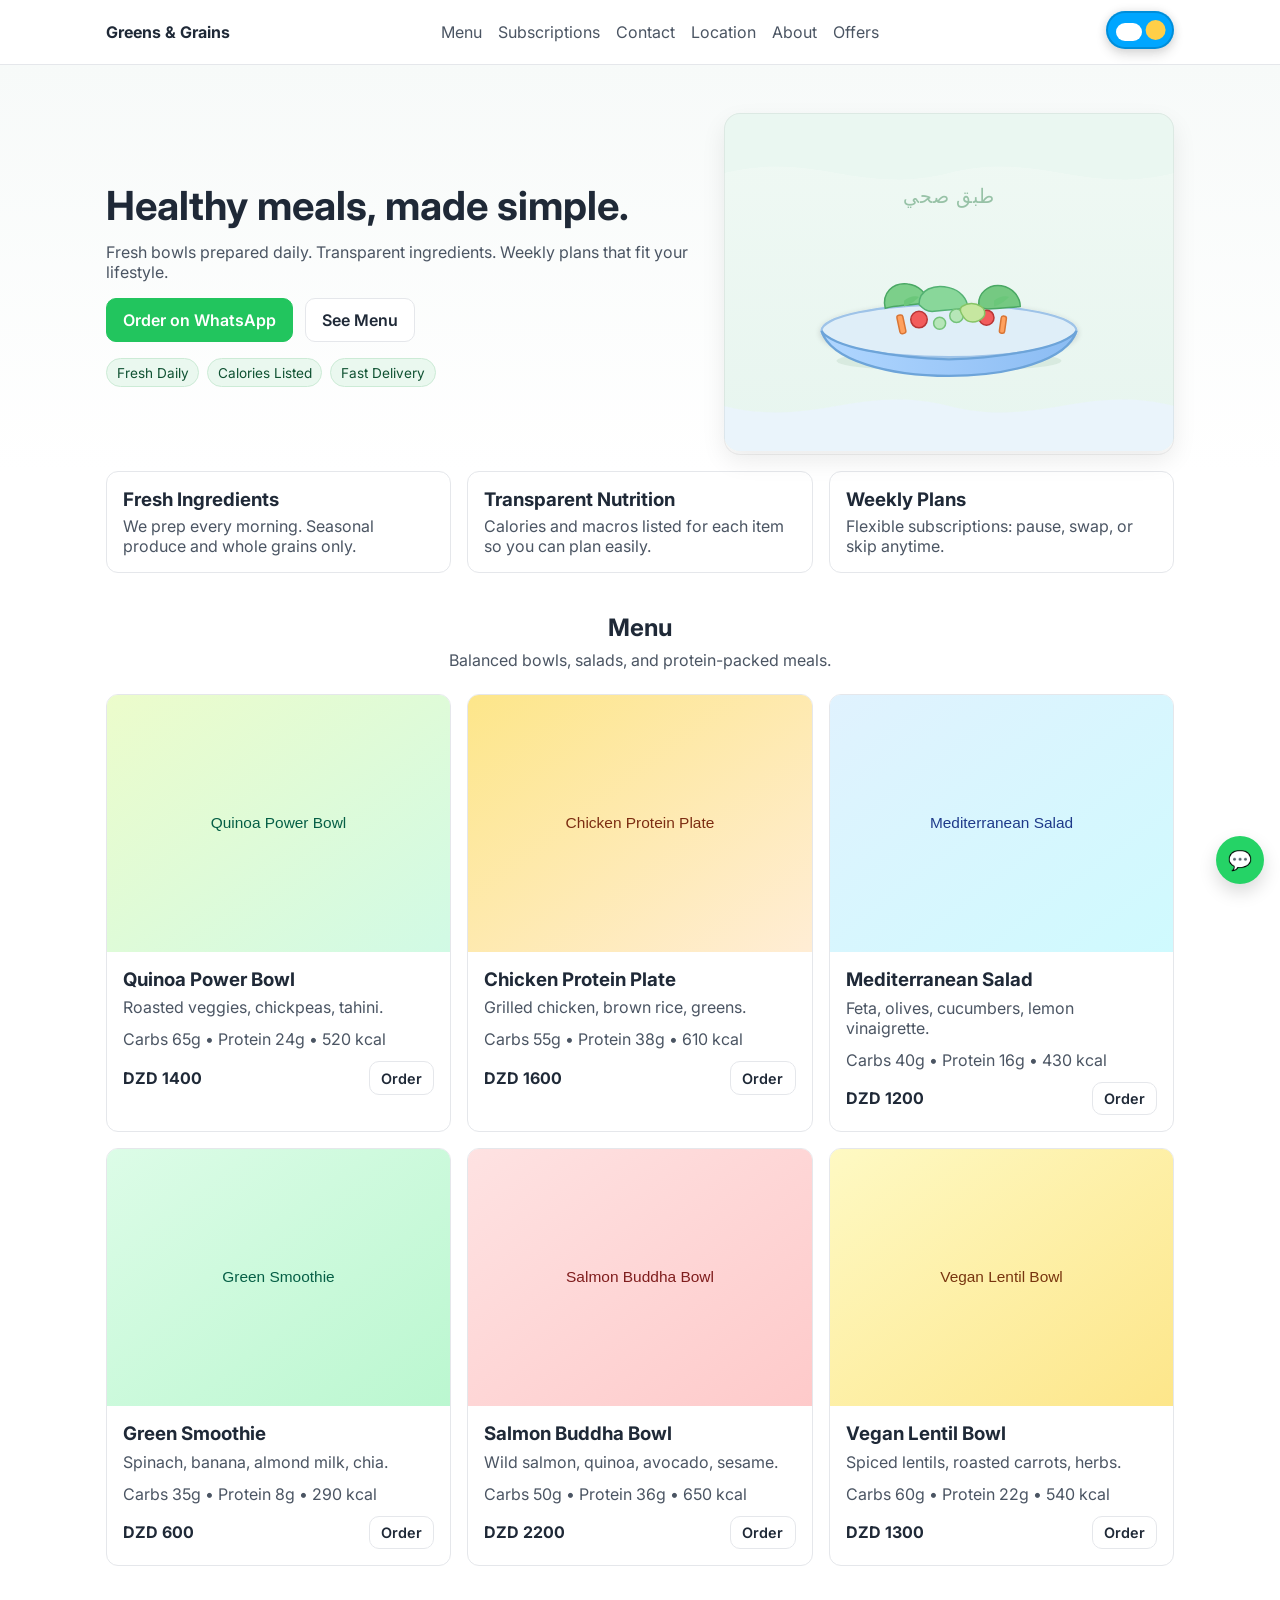
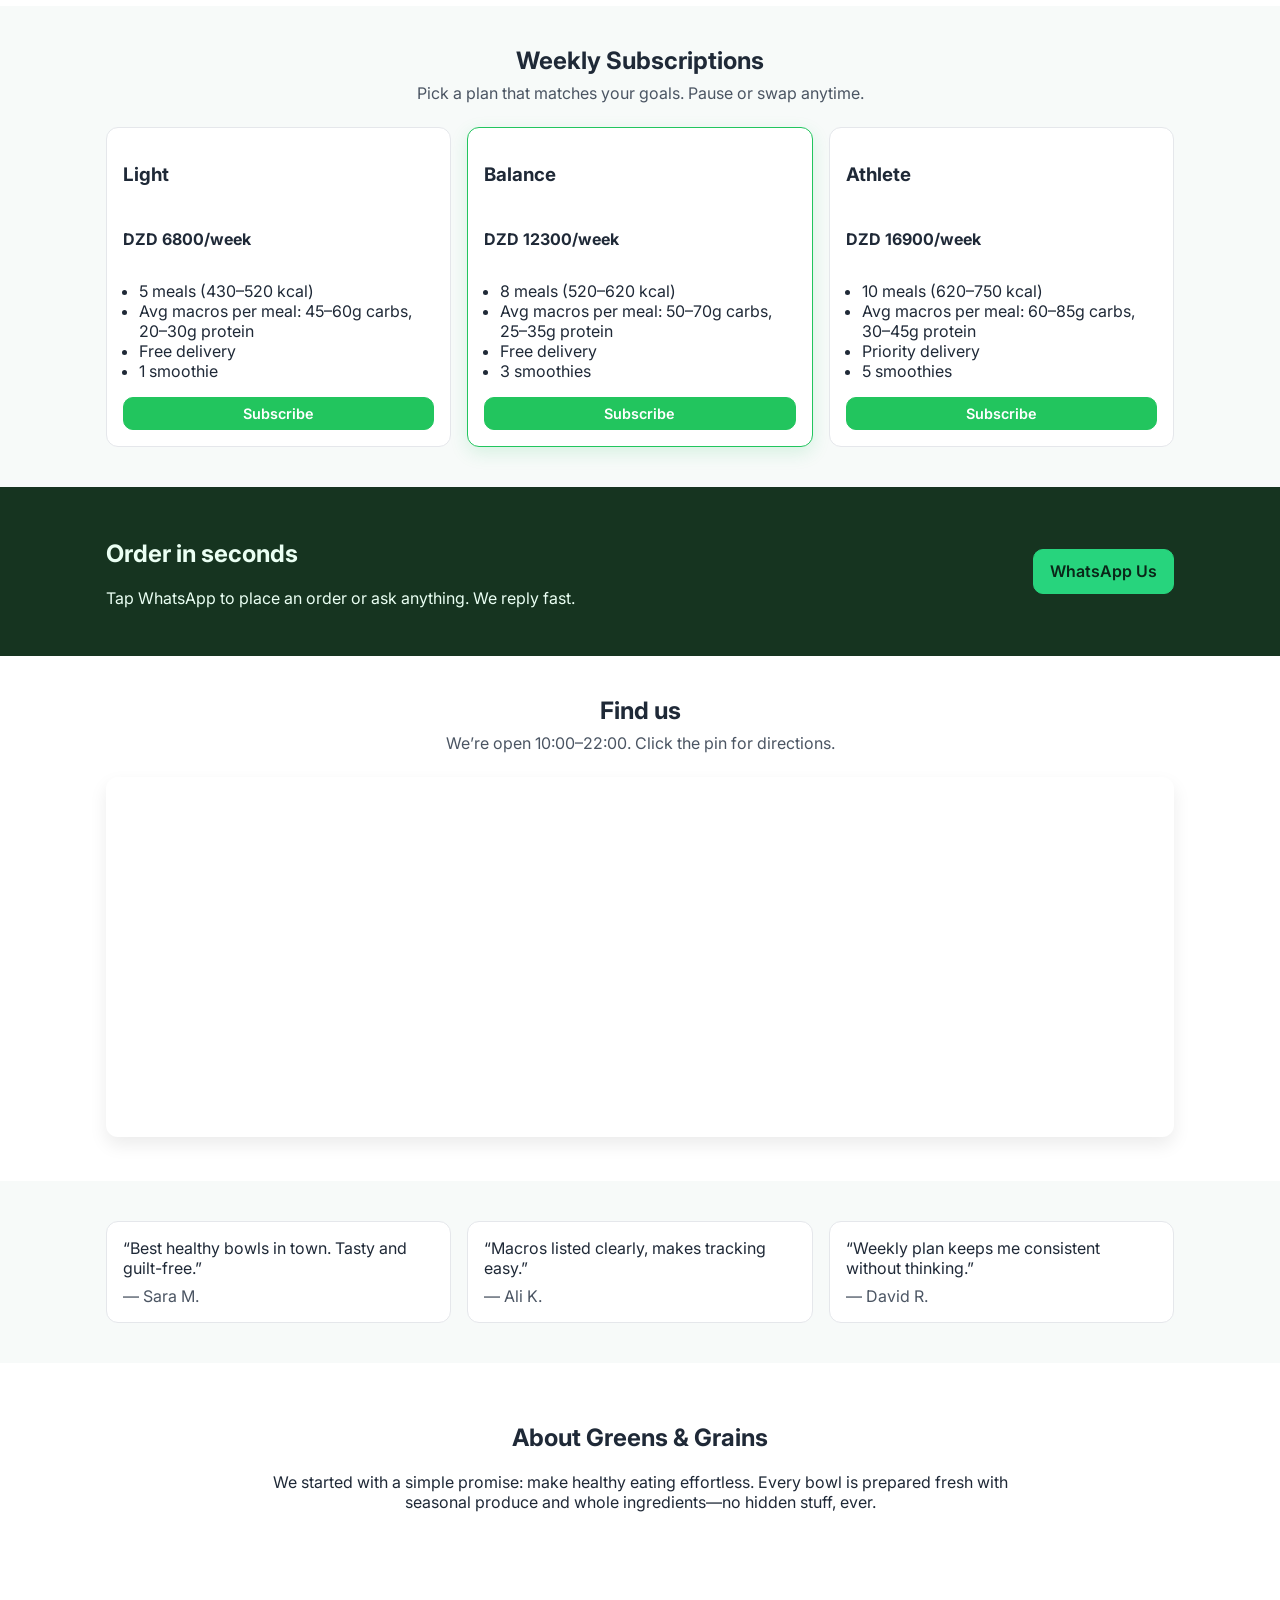
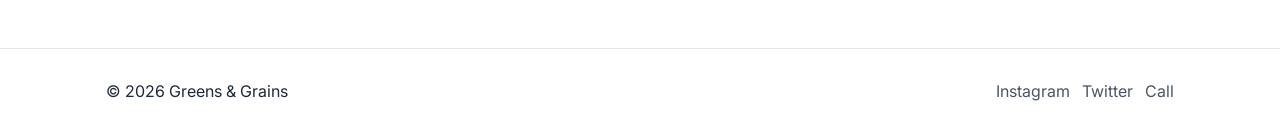
==== index.html @ 2bd5de97 "Add files via upload" ====
<!doctype html>
<html lang="en">
    <head>
      <meta charset="UTF-8" />
      <meta name="viewport" content="width=device-width, initial-scale=1" />
      <title>Greens & Grains — Healthy Meals</title>
      <meta name="description" content="Healthy meals, made simple. Fresh bowls, transparent ingredients, weekly plans, fast delivery." />
    <link rel="preconnect" href="https://fonts.googleapis.com">
    <link rel="preconnect" href="https://fonts.gstatic.com" crossorigin>
    <link href="https://fonts.googleapis.com/css2?family=Inter:wght@400;600;700&display=swap" rel="stylesheet">
    <!-- Preload hero image for faster paint -->
    <link rel="preload" as="image" href="https://commons.wikimedia.org/wiki/Special:FilePath/Greek%20Salad%20from%20Thessaloniki.jpg" />
    <link rel="stylesheet" href="styles.css" />
    </head>
  <body>
    <header class="site-header">
      <div class="container header-inner">
        <a href="#hero" class="brand">Greens & Grains</a>
        <button class="nav-toggle" aria-label="Toggle navigation">☰</button>
        <nav class="nav" id="nav">
          <a href="#menu">Menu</a>
          <a href="#subscriptions">Subscriptions</a>
          <a href="#contact">Contact</a>
          <a href="#map">Location</a>
          <a href="#about">About</a>
          <a href="#offers">Offers</a>
        </nav>
        <!-- Dark mode toggle using Uiverse-style switch -->
        <div class="theme-toggle" title="Dark mode">
          <label class="switch">
            <input checked="true" id="checkbox" type="checkbox" />
            <span class="slider">
              <div class="star star_1"></div>
              <div class="star star_2"></div>
              <div class="star star_3"></div>
              <svg viewBox="0 0 16 16" class="cloud_1 cloud">
                <path
                  transform="matrix(.77976 0 0 .78395-299.99-418.63)"
                  fill="#fff"
                  d="m391.84 540.91c-.421-.329-.949-.524-1.523-.524-1.351 0-2.451 1.084-2.485 2.435-1.395.526-2.388 1.88-2.388 3.466 0 1.874 1.385 3.423 3.182 3.667v.034h12.73v-.006c1.775-.104 3.182-1.584 3.182-3.395 0-1.747-1.309-3.186-2.994-3.379.007-.106.011-.214.011-.322 0-2.707-2.271-4.901-5.072-4.901-2.073 0-3.856 1.202-4.643 2.925"
                ></path>
              </svg>
            </span>
          </label>
        </div>
      </div>
    </header>

    <main>
      <!-- Hero -->
      <section id="hero" class="hero">
        <div class="container hero-inner">
          <div class="hero-text">
            <h1>Healthy meals, made simple.</h1>
            <p>Fresh bowls prepared daily. Transparent ingredients. Weekly plans that fit your lifestyle.</p>
            <div class="hero-actions">
              <a class="btn btn-primary" id="orderWhatsApp" href="#">Order on WhatsApp</a>
              <a class="btn btn-outline" href="#menu">See Menu</a>
            </div>
            <div class="hero-badges">
              <span>Fresh Daily</span>
              <span>Calories Listed</span>
              <span>Fast Delivery</span>
            </div>
          </div>
          <div class="hero-media">
            <img 
              src="https://commons.wikimedia.org/wiki/Special:FilePath/Greek%20Salad%20from%20Thessaloniki.jpg"
              loading="eager"
              fetchpriority="high"
              decoding="async"
              referrerpolicy="no-referrer"
              alt="Salad"
              onerror="this.onerror=null; this.src='assets/hero-healthy.svg'"
            />
          </div>
        </div>
      </section>

      <!-- Features -->
      <section class="features">
        <div class="container grid-3">
          <div class="feature-card">
            <h3>Fresh Ingredients</h3>
            <p>We prep every morning. Seasonal produce and whole grains only.</p>
          </div>
          <div class="feature-card">
            <h3>Transparent Nutrition</h3>
            <p>Calories and macros listed for each item so you can plan easily.</p>
          </div>
          <div class="feature-card">
            <h3>Weekly Plans</h3>
            <p>Flexible subscriptions: pause, swap, or skip anytime.</p>
          </div>
        </div>
      </section>

      <!-- Menu -->
      <section id="menu" class="section">
        <div class="container">
          <div class="section-head">
            <h2>Menu</h2>
            <p>Balanced bowls, salads, and protein-packed meals.</p>
          </div>
          <div class="grid-3 menu-grid">
            <article class="card">
              <img 
                src="https://commons.wikimedia.org/wiki/Special:FilePath/Food-salad-healthy-colorful_(24242433051).jpg"
                loading="lazy"
                decoding="async"
                referrerpolicy="no-referrer"
                onerror="this.onerror=null; this.src='assets/quinoa.svg'"
                alt="Quinoa Power Bowl"
              />
              <div class="card-body">
                <h3>Quinoa Power Bowl</h3>
                <p>Roasted veggies, chickpeas, tahini.</p>
                <p>Carbs 65g • Protein 24g • 520 kcal</p>
                <div class="card-footer">
                  <span class="price">DZD 1400</span>
        <a class="btn btn-sm" href="item.html?item=Quinoa%20Power%20Bowl" data-item="Quinoa Power Bowl">Order</a>
                </div>
              </div>
            </article>
            <article class="card">
              <img 
                src="https://commons.wikimedia.org/wiki/Special:FilePath/Chicken%20Fillet%20Salad.JPG"
                loading="lazy"
                decoding="async"
                referrerpolicy="no-referrer"
                onerror="this.onerror=null; this.src='assets/chicken.svg'"
                alt="Chicken Protein Plate"
              />
              <div class="card-body">
                <h3>Chicken Protein Plate</h3>
                <p>Grilled chicken, brown rice, greens.</p>
                <p>Carbs 55g • Protein 38g • 610 kcal</p>
                <div class="card-footer">
                  <span class="price">DZD 1600</span>
        <a class="btn btn-sm" href="item.html?item=Chicken%20Protein%20Plate" data-item="Chicken Protein Plate">Order</a>
                </div>
              </div>
            </article>
            <article class="card">
              <img 
                src="https://commons.wikimedia.org/wiki/Special:FilePath/GreekSalad2.JPG"
                loading="lazy"
                decoding="async"
                referrerpolicy="no-referrer"
                onerror="this.onerror=null; this.src='assets/mediterranean.svg'"
                alt="Mediterranean Salad"
              />
              <div class="card-body">
                <h3>Mediterranean Salad</h3>
                <p>Feta, olives, cucumbers, lemon vinaigrette.</p>
                <p>Carbs 40g • Protein 16g • 430 kcal</p>
                <div class="card-footer">
                  <span class="price">DZD 1200</span>
        <a class="btn btn-sm" href="item.html?item=Mediterranean%20Salad" data-item="Mediterranean Salad">Order</a>
                </div>
              </div>
            </article>
            <article class="card">
              <img 
                src="https://commons.wikimedia.org/wiki/Special:FilePath/Pr%C3%A9paration%20de%20green%20smoothie%20crudivore%20v%C3%A9g%C3%A9tal%20avec%20bol%20mixeur%20et%20pissenlis.jpg"
                loading="lazy"
                decoding="async"
                referrerpolicy="no-referrer"
                onerror="this.onerror=null; this.src='assets/smoothie.svg'"
                alt="Green Smoothie"
              />
              <div class="card-body">
                <h3>Green Smoothie</h3>
                <p>Spinach, banana, almond milk, chia.</p>
                <p>Carbs 35g • Protein 8g • 290 kcal</p>
                <div class="card-footer">
                  <span class="price">DZD 600</span>
        <a class="btn btn-sm" href="item.html?item=Green%20Smoothie" data-item="Green Smoothie">Order</a>
                </div>
              </div>
            </article>
            <article class="card">
              <img 
                src="https://commons.wikimedia.org/wiki/Special:FilePath/Salmon%20salad.jpeg"
                loading="lazy"
                decoding="async"
                referrerpolicy="no-referrer"
                onerror="this.onerror=null; this.src='assets/salmon.svg'"
                alt="Salmon Buddha Bowl"
              />
              <div class="card-body">
                <h3>Salmon Buddha Bowl</h3>
                <p>Wild salmon, quinoa, avocado, sesame.</p>
                <p>Carbs 50g • Protein 36g • 650 kcal</p>
                <div class="card-footer">
                  <span class="price">DZD 2200</span>
        <a class="btn btn-sm" href="item.html?item=Salmon%20Buddha%20Bowl" data-item="Salmon Buddha Bowl">Order</a>
                </div>
              </div>
            </article>
            <article class="card">
              <img 
                src="https://commons.wikimedia.org/wiki/Special:FilePath/Healthy%20Lentil%20Salad%20(Unsplash).jpg"
                loading="lazy"
                decoding="async"
                referrerpolicy="no-referrer"
                onerror="this.onerror=null; this.src='assets/lentil.svg'"
                alt="Vegan Lentil Bowl"
              />
              <div class="card-body">
                <h3>Vegan Lentil Bowl</h3>
                <p>Spiced lentils, roasted carrots, herbs.</p>
                <p>Carbs 60g • Protein 22g • 540 kcal</p>
                <div class="card-footer">
                  <span class="price">DZD 1300</span>
        <a class="btn btn-sm" href="item.html?item=Vegan%20Lentil%20Bowl" data-item="Vegan Lentil Bowl">Order</a>
                </div>
              </div>
            </article>
          </div>
        </div>
      </section>

      <!-- Subscriptions -->
      <section id="subscriptions" class="section alt">
        <div class="container">
          <div class="section-head">
            <h2>Weekly Subscriptions</h2>
            <p>Pick a plan that matches your goals. Pause or swap anytime.</p>
          </div>
          <div class="grid-3 plans">
            <div class="plan">
              <h3>Light</h3>
              <p class="price">DZD 6800/week</p>
              <ul>
                <li>5 meals (430–520 kcal)</li>
                <li>Avg macros per meal: 45–60g carbs, 20–30g protein</li>
                <li>Free delivery</li>
                <li>1 smoothie</li>
              </ul>
              <a class="btn btn-primary btn-sm" href="#" data-plan="Light">Subscribe</a>
            </div>
            <div class="plan plan-featured">
              <h3>Balance</h3>
              <p class="price">DZD 12300/week</p>
              <ul>
                <li>8 meals (520–620 kcal)</li>
                <li>Avg macros per meal: 50–70g carbs, 25–35g protein</li>
                <li>Free delivery</li>
                <li>3 smoothies</li>
              </ul>
              <a class="btn btn-primary btn-sm" href="#" data-plan="Balance">Subscribe</a>
            </div>
            <div class="plan">
              <h3>Athlete</h3>
              <p class="price">DZD 16900/week</p>
              <ul>
                <li>10 meals (620–750 kcal)</li>
                <li>Avg macros per meal: 60–85g carbs, 30–45g protein</li>
                <li>Priority delivery</li>
                <li>5 smoothies</li>
              </ul>
              <a class="btn btn-primary btn-sm" href="#" data-plan="Athlete">Subscribe</a>
            </div>
          </div>
        </div>
      </section>

      <!-- Contact / CTA -->
      <section id="contact" class="cta">
        <div class="container cta-inner">
          <div>
            <h2>Order in seconds</h2>
            <p>Tap WhatsApp to place an order or ask anything. We reply fast.</p>
          </div>
          <a class="btn btn-primary" id="ctaWhatsApp" href="#">WhatsApp Us</a>
        </div>
      </section>

      <!-- Map -->
      <section id="map" class="section">
        <div class="container">
          <div class="section-head">
            <h2>Find us</h2>
            <p>We’re open 10:00–22:00. Click the pin for directions.</p>
          </div>
          <div class="map-embed">
            <iframe title="Map" src="https://www.google.com/maps?q=Constantine%2C%20Algeria&output=embed" loading="lazy" referrerpolicy="no-referrer-when-downgrade"></iframe>
          </div>
        </div>
      </section>

      <!-- Testimonials -->
      <section class="section alt">
        <div class="container testimonials">
          <figure>
            <blockquote>“Best healthy bowls in town. Tasty and guilt-free.”</blockquote>
            <figcaption>— Sara M.</figcaption>
          </figure>
          <figure>
            <blockquote>“Macros listed clearly, makes tracking easy.”</blockquote>
            <figcaption>— Ali K.</figcaption>
          </figure>
          <figure>
            <blockquote>“Weekly plan keeps me consistent without thinking.”</blockquote>
            <figcaption>— David R.</figcaption>
          </figure>
        </div>
      </section>

      <!-- About -->
      <section id="about" class="section">
        <div class="container about">
          <h2>About Greens & Grains</h2>
          <p>We started with a simple promise: make healthy eating effortless. Every bowl is prepared fresh with seasonal produce and whole ingredients—no hidden stuff, ever.</p>
        </div>
      </section>

      <!-- Offers: Current Promotions Images -->
      <section id="offers" class="section section-offers" aria-labelledby="offers-title">
      </section>
    </main>

    <footer class="site-footer">
      <div class="container footer-inner">
        <p>© <span id="year"></span> Greens & Grains</p>
        <div class="socials">
          <a href="#" aria-label="Instagram">Instagram</a>
          <a href="#" aria-label="Twitter">Twitter</a>
          <a href="#" aria-label="Phone">Call</a>
        </div>
      </div>
    </footer>

    <!-- Floating WhatsApp Button -->
    <a class="whatsapp-fab" id="whatsappFab" href="#" aria-label="WhatsApp order">💬</a>

    <script src="app.js"></script>
  </body>
</html>
---- styles.css ----
:root {
  --bg: #ffffff;
  --text: #1f2937;
  --muted: #4b5563;
  --brand: #22c55e;
  --brand-dark: #16a34a;
  --surface: #f7faf9;
  --border: #e5e7eb;
}

* { box-sizing: border-box }
html, body { height: 100% }
body {
  margin: 0;
  font-family: Inter, system-ui, -apple-system, Segoe UI, Roboto, Arial, sans-serif;
  color: var(--text);
  background: var(--bg);
}

.container { max-width: 1100px; margin: 0 auto; padding: 0 1rem }

/* Header */
.site-header { position: sticky; top: 0; background: rgba(255,255,255,0.85); backdrop-filter: blur(6px); border-bottom: 1px solid var(--border); z-index: 20 }
.header-inner { display: flex; align-items: center; justify-content: space-between; height: 64px }
.brand { font-weight: 700; color: var(--text); text-decoration: none }
.nav { display: flex; gap: 1rem }
.nav a { color: var(--muted); text-decoration: none }
.nav a:hover { color: var(--text) }
.nav-toggle { display: none; font-size: 1.25rem; background: none; border: 1px solid var(--border); border-radius: 8px; padding: .4rem .6rem }

/* Hero */
.hero { padding: 3rem 0 1rem; background: linear-gradient(180deg, var(--surface), #fff) }
.hero-inner { display: grid; grid-template-columns: 1.3fr 1fr; gap: 2rem; align-items: center }
.hero-text h1 { font-size: 2.5rem; margin: 0 0 .75rem }
.hero-text p { color: var(--muted); margin: 0 0 1rem }
.hero-actions { display: flex; gap: .75rem; margin-bottom: 1rem }
.hero-badges { display: flex; gap: .5rem; flex-wrap: wrap }
.hero-badges span { background: #eaf8ef; color: #0f5132; border: 1px solid #ccebd6; padding: .35rem .6rem; border-radius: 999px; font-size: .85rem }
.hero-media img { width: 100%; height: auto; aspect-ratio: 4 / 3; object-fit: cover; border-radius: 16px; box-shadow: 0 10px 24px rgba(0,0,0,0.08) }
.hero-media { position: relative }
.hero-media::after { content: ""; position: absolute; inset: 0; border-radius: 16px; pointer-events: none; box-shadow: inset 0 0 0 1px rgba(0,0,0,0.06) }

/* Buttons */
.btn { display: inline-flex; align-items: center; justify-content: center; text-decoration: none; border-radius: 10px; padding: .7rem 1rem; font-weight: 600; border: 1px solid var(--border); color: var(--text) }
.btn-primary { background: var(--brand); color: #fff; border-color: var(--brand) }
.btn-primary:hover { background: var(--brand-dark); border-color: var(--brand-dark) }
.btn-outline { background: #fff }
.btn-sm { padding: .45rem .7rem; font-size: .9rem }

/* Sections */
.section { padding: 2.5rem 0 }
.section.alt { background: var(--surface) }
.section-head { text-align: center; margin-bottom: 1.5rem }
.section-head h2 { margin: 0 0 .5rem }
.section-head p { margin: 0; color: var(--muted) }

/* Grid */
.grid-3 { display: grid; grid-template-columns: repeat(3, 1fr); gap: 1rem }

/* Cards */
.card { background: #fff; border: 1px solid var(--border); border-radius: 12px; overflow: hidden; display: flex; flex-direction: column }
.card img { width: 100%; aspect-ratio: 4 / 3; height: auto; object-fit: cover; background: #f1f5f9 }
.card-body { padding: 1rem }
.card-body h3 { margin: 0 0 .4rem }
.card-body p { margin: 0 0 .75rem; color: var(--muted) }
.card-footer { display: flex; align-items: center; justify-content: space-between }
.price { font-weight: 700 }

/* Feature cards */
.feature-card { background: #fff; border: 1px solid var(--border); border-radius: 12px; padding: 1rem }
.feature-card h3 { margin: 0 0 .3rem }
.feature-card p { margin: 0; color: var(--muted) }

/* Plans */
.plans { align-items: stretch }
.plan { background: #fff; border: 1px solid var(--border); border-radius: 12px; padding: 1rem; display: flex; flex-direction: column; gap: .5rem }
.plan ul { padding-left: 1rem; margin: .5rem 0 }
.plan-featured { border-color: var(--brand); box-shadow: 0 6px 18px rgba(34, 197, 94, 0.15) }

/* CTA */
.cta { background: #163420; color: #eafff3; padding: 2rem 0 }
.cta-inner { display: flex; align-items: center; justify-content: space-between; gap: 1rem }
.cta .btn-primary { background: #27d47d; border-color: #27d47d; color: #0a2618 }

/* Map */
.map-embed iframe { width: 100%; height: 360px; border: 0; border-radius: 12px; box-shadow: 0 8px 18px rgba(0,0,0,.08) }

/* Testimonials */
.testimonials { display: grid; grid-template-columns: repeat(3, 1fr); gap: 1rem }
.testimonials figure { background: #fff; border: 1px solid var(--border); border-radius: 12px; padding: 1rem; margin: 0 }
.testimonials blockquote { margin: 0 0 .5rem }
.testimonials figcaption { color: var(--muted) }

/* About */
.about { max-width: 800px; text-align: center }

/* Footer */
.site-footer { border-top: 1px solid var(--border); padding: 1rem 0; background: #fff }
.footer-inner { display: flex; align-items: center; justify-content: space-between }
.socials { display: flex; gap: .75rem }
.socials a { color: var(--muted); text-decoration: none }
.socials a:hover { color: var(--text) }

/* WhatsApp floating button */
.whatsapp-fab { position: fixed; right: 16px; bottom: 16px; width: 48px; height: 48px; display: grid; place-items: center; border-radius: 999px; background: #25D366; color: #0e4128; text-decoration: none; font-size: 1.2rem; box-shadow: 0 8px 18px rgba(0,0,0,.15); z-index: 30 }
.whatsapp-fab:hover { filter: brightness(1.05) }

/* Responsive */
@media (max-width: 900px) {
  .hero-inner { grid-template-columns: 1fr; }
}

@media (max-width: 720px) {
  .grid-3, .testimonials { grid-template-columns: 1fr; }
  .nav-toggle { display: inline-block }
  .nav { display: none }
  .nav.open { display: flex; flex-direction: column; gap: .5rem; background: #fff; border: 1px solid var(--border); padding: .5rem; position: absolute; right: 1rem; top: 64px; border-radius: 12px }
  .cta-inner { flex-direction: column; align-items: flex-start }
}

/* Item details page */
.item-layout { display: grid; grid-template-columns: 1.2fr 1fr; gap: 2rem; align-items: start }
.item-gallery img { width: 100%; height: auto; aspect-ratio: 4 / 3; object-fit: cover; border-radius: 16px; box-shadow: 0 10px 24px rgba(0,0,0,0.08); background: #f1f5f9 }
.item-sidebar { display: flex; flex-direction: column; gap: .75rem }
.item-meta { display: flex; flex-direction: column; gap: .4rem }
.price-row, .total-row { display: flex; align-items: center; justify-content: space-between; background: #fff; border: 1px solid var(--border); border-radius: 12px; padding: .6rem .8rem }
.nutrition { color: var(--muted) }
.nutrition span:not(:first-child)::before { content: " • "; margin: 0 .25rem; color: var(--muted) }
.controls { display: flex; flex-direction: column; gap: .6rem; margin-top: .5rem }
.qty-label { font-weight: 600 }
.qty-input { width: 100%; border: 1px solid var(--border); border-radius: 10px; padding: .5rem .6rem; font-size: 1rem }
.coupon-row { display: flex; gap: .5rem }
#coupon { flex: 1; border: 1px solid var(--border); border-radius: 10px; padding: .55rem .7rem; font-size: 1rem }
.actions { margin-top: .25rem }
.muted { color: var(--muted) }

/* Offers grid */
.section-offers .offers-grid { display: grid; grid-template-columns: repeat(3, 1fr); gap: 1rem }
.offer-item { display: block }
.offer-item img { width: 100%; height: 200px; object-fit: cover; border-radius: 12px; border: 1px solid var(--border); box-shadow: 0 6px 16px rgba(0,0,0,.08) }

@media (max-width: 900px) {
  .section-offers .offers-grid { grid-template-columns: repeat(2, 1fr) }
}
@media (max-width: 600px) {
  .section-offers .offers-grid { grid-template-columns: 1fr }
}

@media (max-width: 900px) {
  .item-layout { grid-template-columns: 1fr }
}

/* --- Dark mode toggle (Uiverse-style) & theme --- */
.theme-toggle { margin-left: 1rem }
.switch { position: relative; display: inline-block; width: 74px; height: 40px }
.switch input { display: none }
.slider { position: absolute; cursor: pointer; inset: 0; border-radius: 999px; box-shadow: 0 0 0 2px rgba(0,0,0,.15) inset, 0 6px 12px rgba(0,0,0,.12) }
/* Day/Night layers */
.slider .icon-day, .slider .icon-night { position: absolute; inset: 0; pointer-events: none; transition: opacity .25s ease }
.slider .icon-day { opacity: 1 }
.slider .icon-night { opacity: 0 }
/* Day sky */
.slider { background: #0ea5e9 }
.slider .sun { position: absolute; width: 18px; height: 18px; right: 14px; top: 10px; background: #facc15; border-radius: 50%; box-shadow: 0 2px 8px rgba(0,0,0,.18) }
.slider .cloud { position: absolute; left: 10px; bottom: 8px; width: 26px; height: 18px; background: #fff; border-radius: 18px }
.slider .cloud::before { content: ""; position: absolute; left: -6px; top: -8px; width: 18px; height: 18px; background: #fff; border-radius: 50% }
.slider .cloud::after { content: ""; position: absolute; left: 10px; top: -6px; width: 14px; height: 14px; background: #fff; border-radius: 50% }
/* Night sky */
.switch input:checked + .slider { background: #2b2d31 }
.switch input:checked + .slider .icon-day { opacity: 0 }
.switch input:checked + .slider .icon-night { opacity: 1 }
.slider .moon { position: absolute; left: 12px; top: 10px; width: 18px; height: 18px; background: #fff; border-radius: 50% }
.slider .moon::before { content: ""; position: absolute; left: 6px; top: 0; width: 18px; height: 18px; background: #2b2d31; border-radius: 50% }
.slider .star { position: absolute; width: 6px; height: 6px; background: #fff; border-radius: 50%; box-shadow: 0 1px 3px rgba(0,0,0,.2) }
.slider .star.s1 { right: 24px; top: 10px }
.slider .star.s2 { right: 16px; top: 18px }
.slider .star.s3 { right: 32px; top: 22px }

/* Dark theme variables */
[data-theme="dark"] {
  --bg: #0b1220;
  --text: #e5e7eb;
  --muted: #9ca3af;
  --surface: #0f172a;
  --border: #1f2937;
}

/* Dark theme overrides for fixed backgrounds */
[data-theme="dark"] .site-header { background: rgba(17,24,39,0.85) }
[data-theme="dark"] .hero { background: linear-gradient(180deg, var(--surface), var(--bg)) }
[data-theme="dark"] .card,
[data-theme="dark"] .feature-card,
[data-theme="dark"] .plan,
[data-theme="dark"] .testimonials figure,
[data-theme="dark"] .price-row,
[data-theme="dark"] .total-row { background: var(--surface) }
[data-theme="dark"] .card img { background: #0b1220 }
[data-theme="dark"] .btn-outline { background: transparent }
[data-theme="dark"] .hero-badges span {
  background: #111;
  color: var(--text);
  border-color: var(--border);
}
[data-theme="dark"] .nav.open { background: #111; border-color: var(--border) }
/* Dark mode: make inputs black */
[data-theme="dark"] input,
[data-theme="dark"] textarea,
[data-theme="dark"] select {
  background: #111;
  color: var(--text);
  border-color: var(--border);
}

[data-theme="dark"] .qty-input,
[data-theme="dark"] #coupon {
  background: #111;
  color: var(--text);
  border-color: var(--border);
}

[data-theme="dark"] #coupon::placeholder,
[data-theme="dark"] input::placeholder,
[data-theme="dark"] textarea::placeholder {
  color: #9ca3af;
}

[data-theme="dark"] .qty-input:focus,
[data-theme="dark"] #coupon:focus,
[data-theme="dark"] input:focus,
[data-theme="dark"] textarea:focus,
[data-theme="dark"] select:focus {
  outline: none;
  box-shadow: 0 0 0 2px rgba(255,255,255,.08);
}
/* Theme Switch (provided) */
/* The switch - the box around the slider */
.switch {
  font-size: 17px;
  position: relative;
  display: inline-block;
  width: 4em;
  height: 2.2em;
  border-radius: 30px;
  box-shadow: 0 0 10px rgba(0, 0, 0, 0.1);
}

/* Hide default HTML checkbox */
.switch input {
  opacity: 0;
  width: 0;
  height: 0;
}

/* The slider */
.slider {
  position: absolute;
  cursor: pointer;
  top: 0;
  left: 0;
  right: 0;
  bottom: 0;
  background-color: #2a2a2a;
  transition: 0.4s;
  border-radius: 30px;
  overflow: hidden;
}

.slider:before {
  position: absolute;
  content: "";
  height: 1.2em;
  width: 1.2em;
  border-radius: 20px;
  left: 0.5em;
  bottom: 0.5em;
  transition: 0.4s;
  transition-timing-function: cubic-bezier(0.81, -0.04, 0.38, 1.5);
  box-shadow: inset 8px -4px 0px 0px #fff;
}

.switch input:checked + .slider {
  background-color: #00a6ff;
}

.switch input:checked + .slider:before {
  transform: translateX(1.8em);
  box-shadow: inset 15px -4px 0px 15px #ffcf48;
}

.star {
  background-color: #fff;
  border-radius: 50%;
  position: absolute;
  width: 5px;
  transition: all 0.4s;
  height: 5px;
}

.star_1 { left: 2.5em; top: 0.5em; }
.star_2 { left: 2.2em; top: 1.2em; }
.star_3 { left: 3em; top: 0.9em; }

.switch input:checked ~ .slider .star {
  opacity: 0;
}

.cloud {
  width: 3.5em;
  position: absolute;
  bottom: -1.4em;
  left: -1.1em;
  opacity: 0;
  transition: all 0.4s;
}

.switch input:checked ~ .slider .cloud {
  opacity: 1;
}
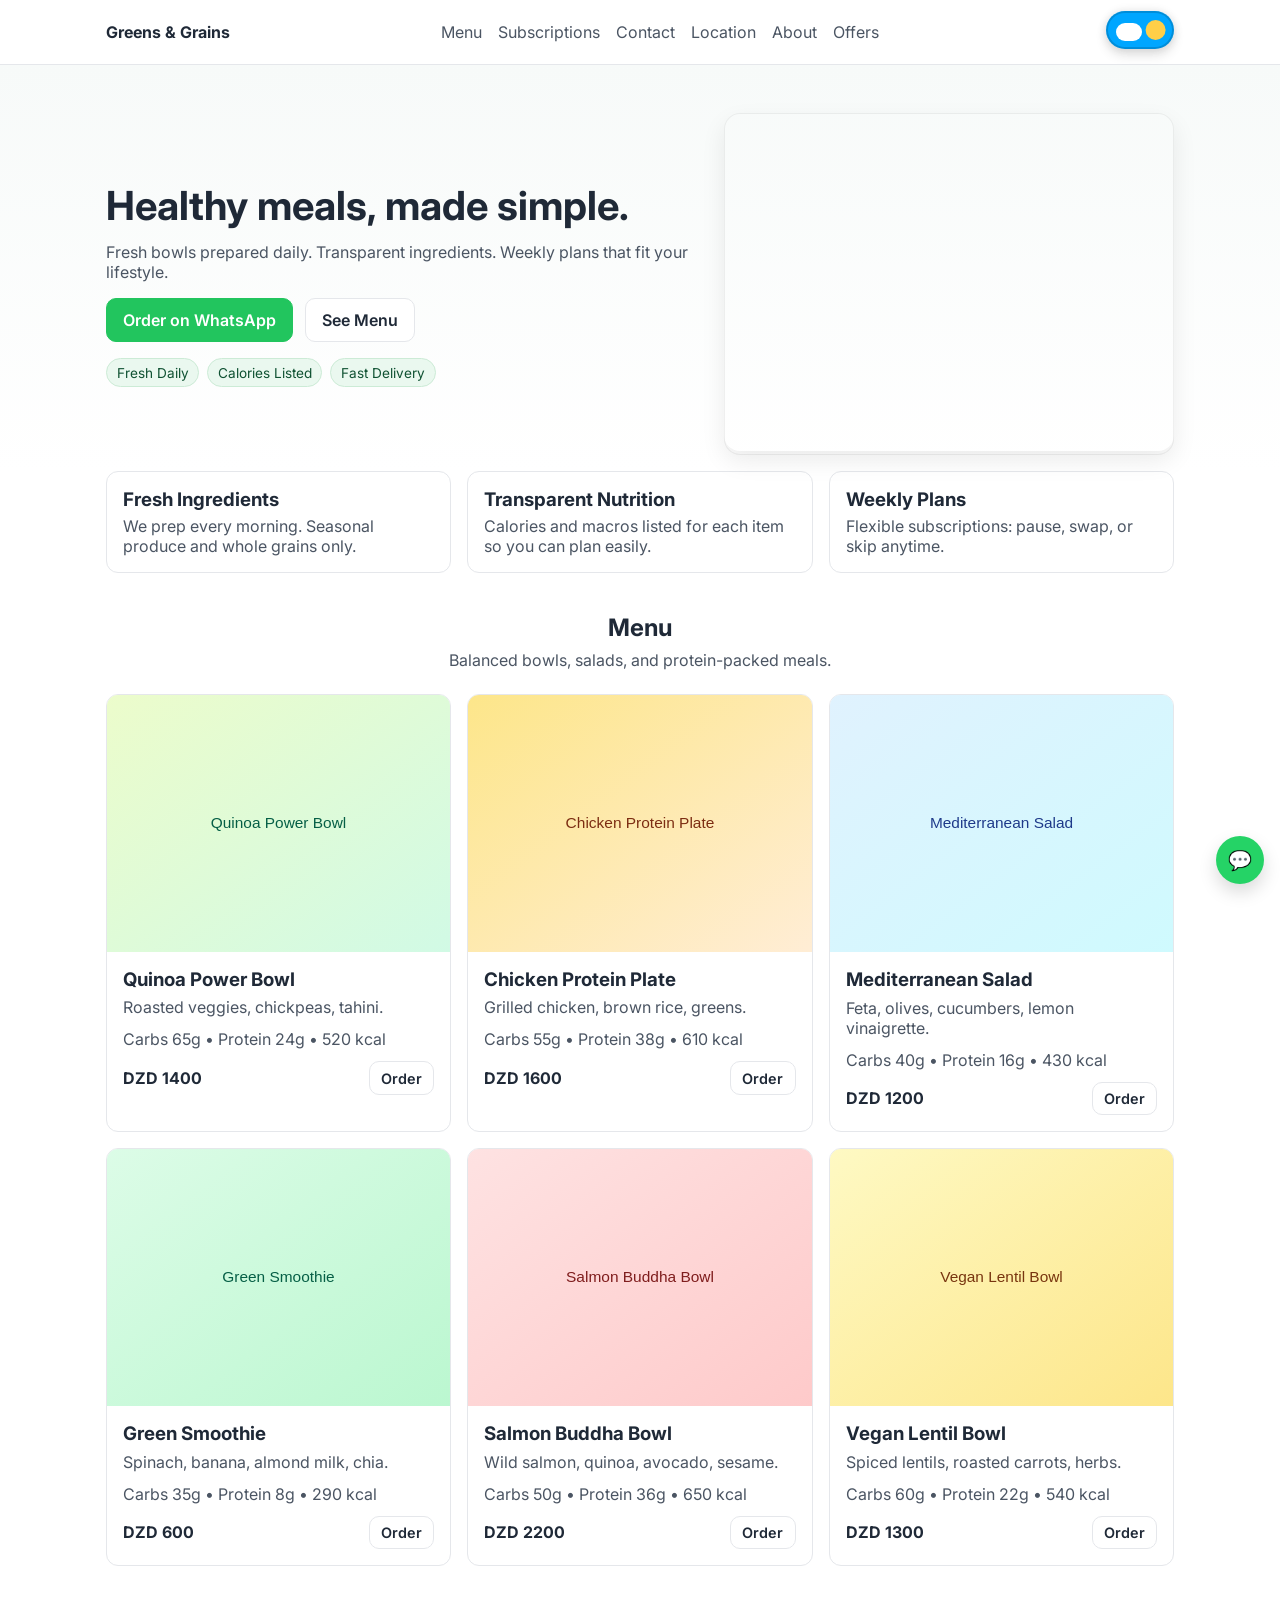
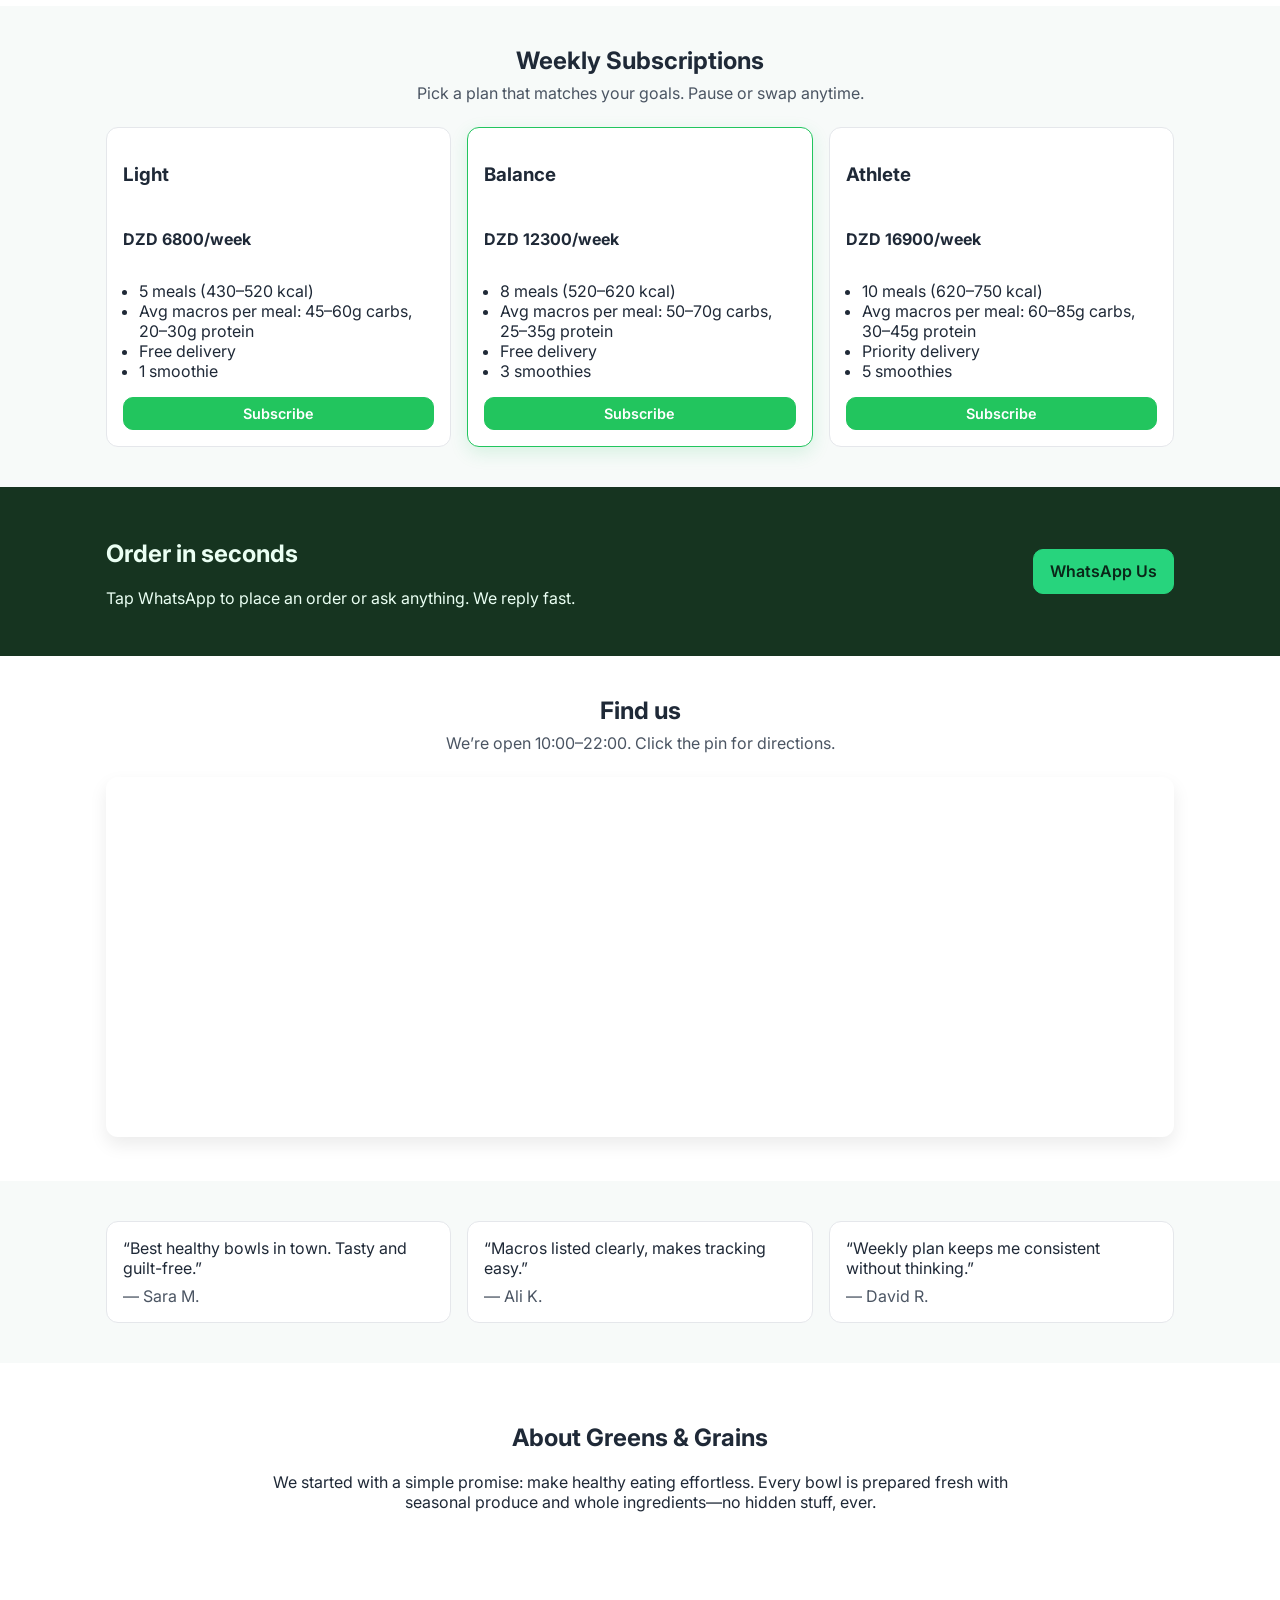
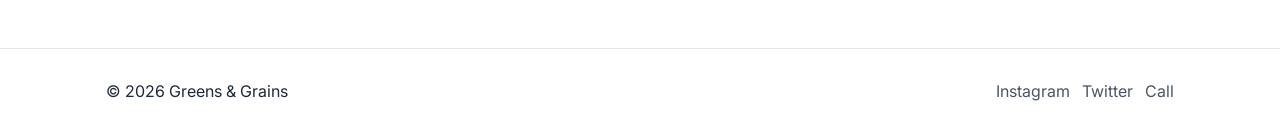
==== commit e2b0875d: "Fix HTML encoding issues in index.html" ====
--- a/index.html
+++ b/index.html
@@ -71,7 +71,7 @@
               decoding="async"
               referrerpolicy="no-referrer"
               alt="Salad"
-              onerror="this.onerror=null; this.src='assets/hero-healthy.svg'"
+              onerror="this.onerror=null; this.src='[data-uri]'"
             />
           </div>
         </div>
@@ -337,4 +337,4 @@
 
     <script src="app.js"></script>
   </body>
-</html>+</html>
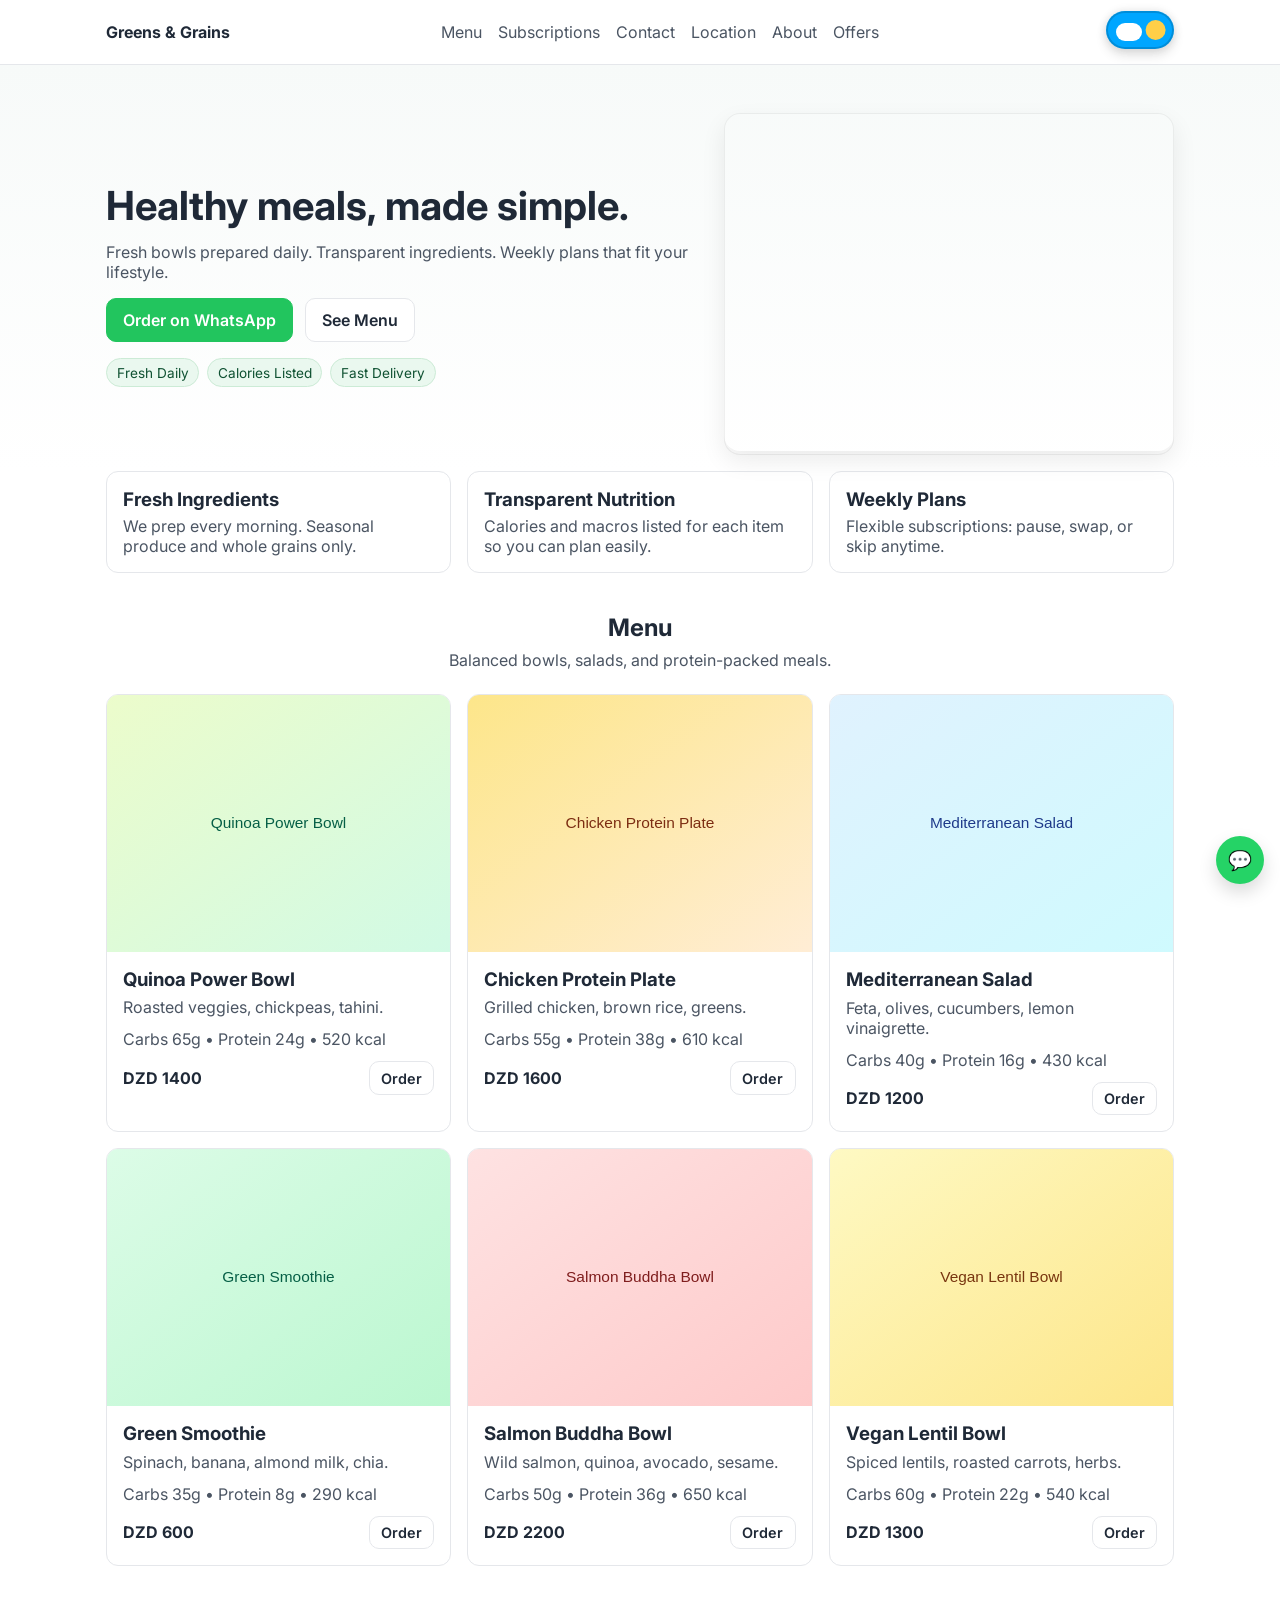
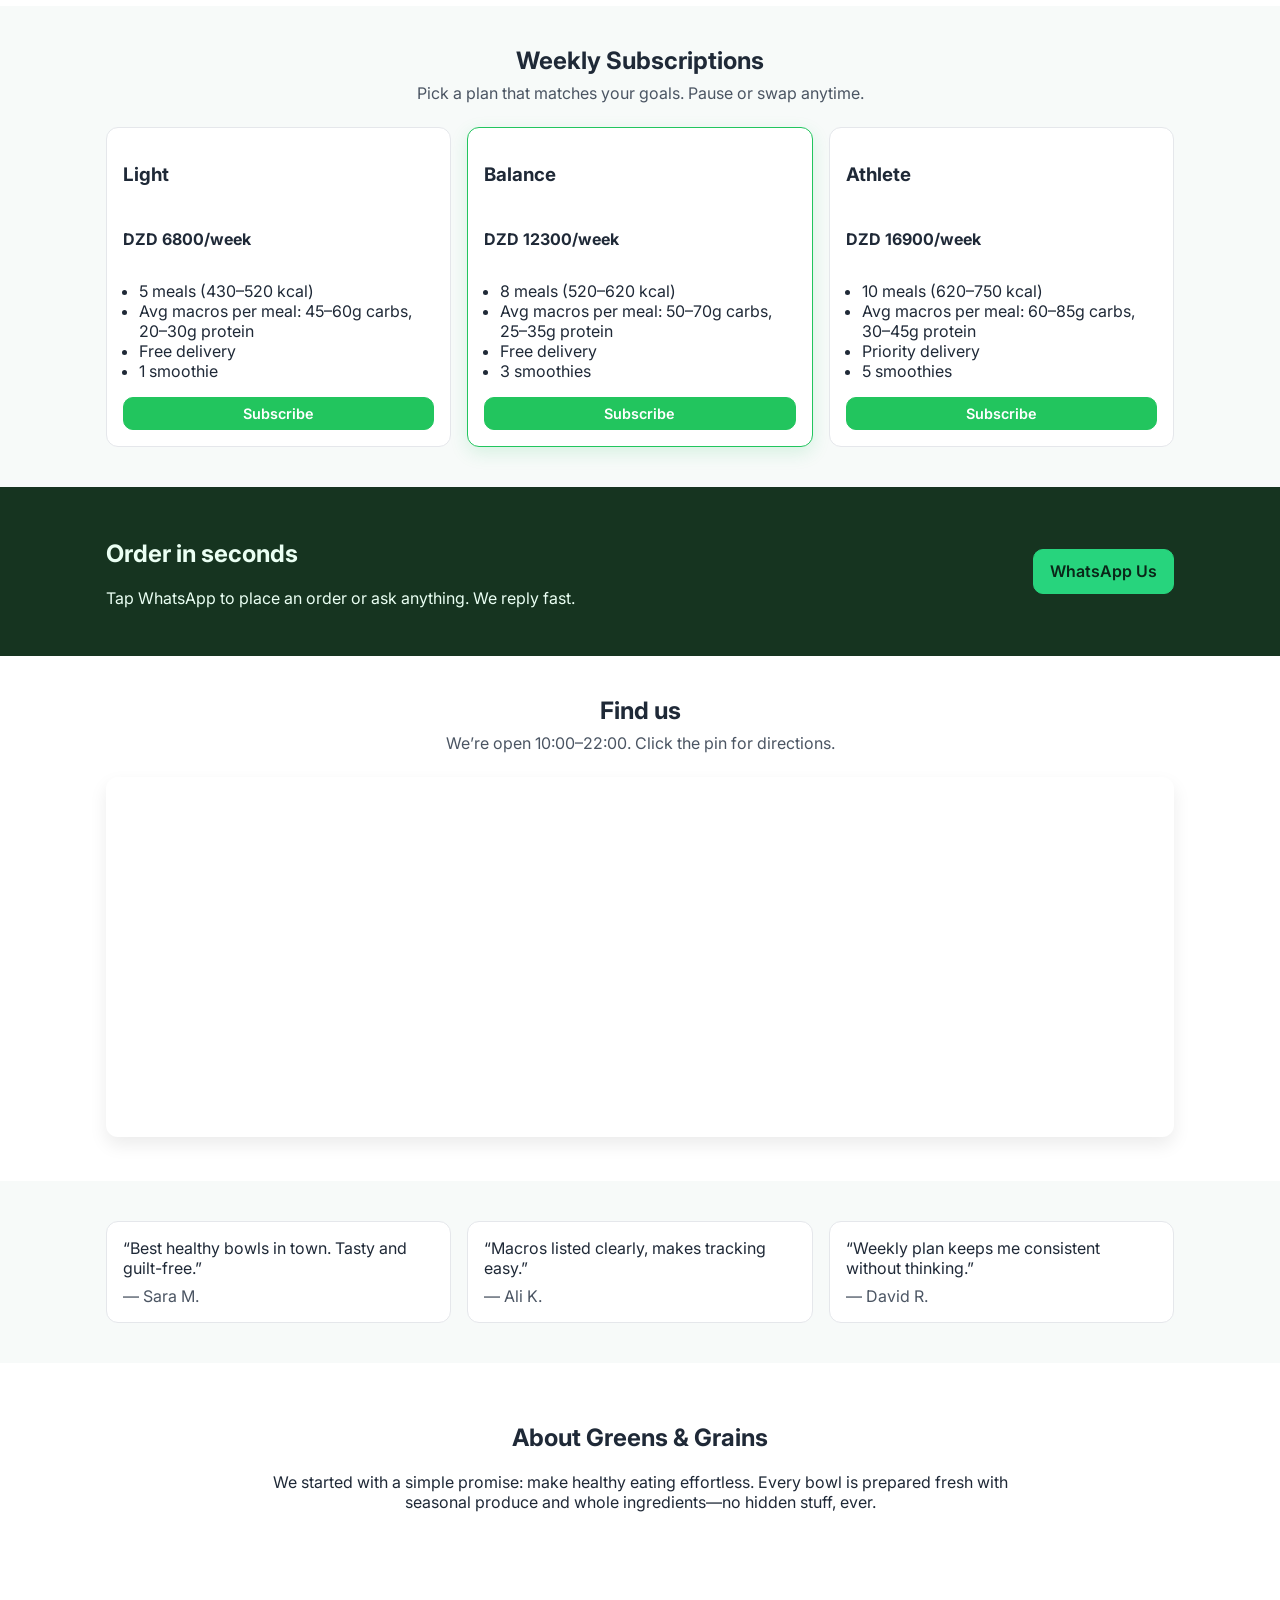
==== commit 641e7e2a: "Fix HTML encoding issues in index.html" ====
--- a/index.html
+++ b/index.html
@@ -8,7 +8,6 @@
     <link rel="preconnect" href="https://fonts.googleapis.com">
     <link rel="preconnect" href="https://fonts.gstatic.com" crossorigin>
     <link href="https://fonts.googleapis.com/css2?family=Inter:wght@400;600;700&display=swap" rel="stylesheet">
-    <!-- Preload hero image for faster paint -->
     <link rel="preload" as="image" href="https://commons.wikimedia.org/wiki/Special:FilePath/Greek%20Salad%20from%20Thessaloniki.jpg" />
     <link rel="stylesheet" href="styles.css" />
     </head>
@@ -25,7 +24,6 @@
           <a href="#about">About</a>
           <a href="#offers">Offers</a>
         </nav>
-        <!-- Dark mode toggle using Uiverse-style switch -->
         <div class="theme-toggle" title="Dark mode">
           <label class="switch">
             <input checked="true" id="checkbox" type="checkbox" />
@@ -47,7 +45,6 @@
     </header>
 
     <main>
-      <!-- Hero -->
       <section id="hero" class="hero">
         <div class="container hero-inner">
           <div class="hero-text">
@@ -77,7 +74,6 @@
         </div>
       </section>
 
-      <!-- Features -->
       <section class="features">
         <div class="container grid-3">
           <div class="feature-card">
@@ -95,7 +91,6 @@
         </div>
       </section>
 
-      <!-- Menu -->
       <section id="menu" class="section">
         <div class="container">
           <div class="section-head">
@@ -221,7 +216,6 @@
         </div>
       </section>
 
-      <!-- Subscriptions -->
       <section id="subscriptions" class="section alt">
         <div class="container">
           <div class="section-head">
@@ -266,7 +260,6 @@
         </div>
       </section>
 
-      <!-- Contact / CTA -->
       <section id="contact" class="cta">
         <div class="container cta-inner">
           <div>
@@ -277,7 +270,6 @@
         </div>
       </section>
 
-      <!-- Map -->
       <section id="map" class="section">
         <div class="container">
           <div class="section-head">
@@ -290,7 +282,6 @@
         </div>
       </section>
 
-      <!-- Testimonials -->
       <section class="section alt">
         <div class="container testimonials">
           <figure>
@@ -308,7 +299,6 @@
         </div>
       </section>
 
-      <!-- About -->
       <section id="about" class="section">
         <div class="container about">
           <h2>About Greens & Grains</h2>
@@ -316,23 +306,10 @@
         </div>
       </section>
 
-      <!-- Offers: Current Promotions Images -->
       <section id="offers" class="section section-offers" aria-labelledby="offers-title">
       </section>
     </main>
 
-    <footer class="site-footer">
-      <div class="container footer-inner">
-        <p>© <span id="year"></span> Greens & Grains</p>
-        <div class="socials">
-          <a href="#" aria-label="Instagram">Instagram</a>
-          <a href="#" aria-label="Twitter">Twitter</a>
-          <a href="#" aria-label="Phone">Call</a>
-        </div>
-      </div>
-    </footer>
-
-    <!-- Floating WhatsApp Button -->
     <a class="whatsapp-fab" id="whatsappFab" href="#" aria-label="WhatsApp order">💬</a>
 
     <script src="app.js"></script>
